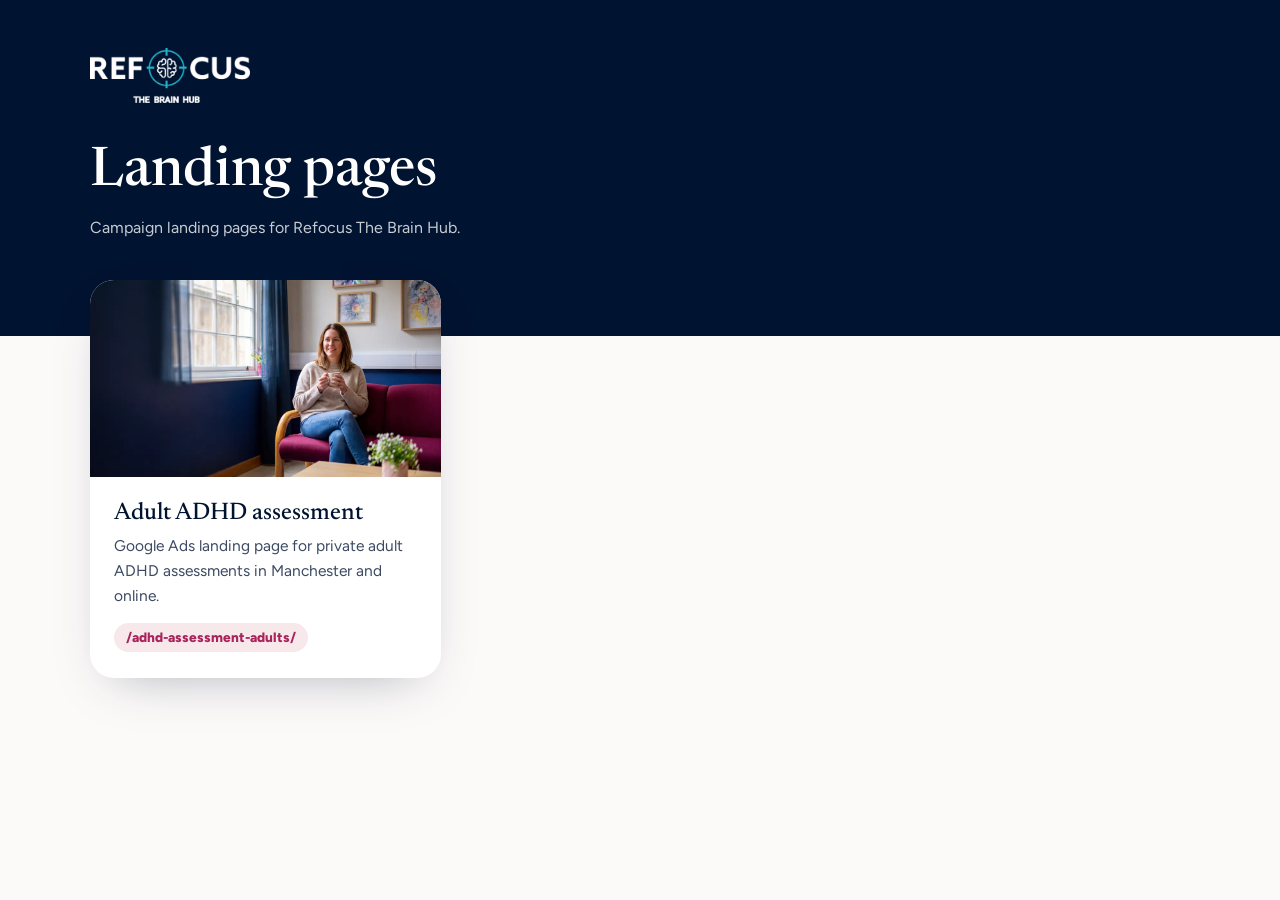
==== index.html @ f059698a "Add root index listing the landing pages The root page lists each campaign landing page as a card, s" ====
<!doctype html>
<html lang="en-GB">
<head>
  <meta charset="utf-8">
  <meta name="viewport" content="width=device-width, initial-scale=1">
  <meta name="robots" content="noindex, nofollow">
  <title>Landing Pages | Refocus The Brain Hub</title>
  <link rel="icon" href="adhd-assessment-adults/favicon.png" type="image/png">
  <link rel="preconnect" href="https://fonts.googleapis.com">
  <link rel="preconnect" href="https://fonts.gstatic.com" crossorigin>
  <link href="https://fonts.googleapis.com/css2?family=Figtree:wght@400;600;800&family=Newsreader:opsz,wght@6..72,500&display=swap" rel="stylesheet">
  <style>
    :root { --navy: #001331; --raspberry: #a8245a; --blush: #f7e8ec; --porcelain: #fcfaf9; --ink-soft: #3c4a63; }
    * { box-sizing: border-box; }
    body { margin: 0; font-family: "Figtree", system-ui, sans-serif; color: var(--navy); background: var(--porcelain); line-height: 1.6; }
    header { background: var(--navy); color: #fff; padding: 48px 0 96px; }
    .wrap { width: min(100% - 32px, 1100px); margin-inline: auto; }
    header img { width: 160px; height: auto; display: block; margin-bottom: 40px; }
    h1 { font-family: "Newsreader", Georgia, serif; font-weight: 500; font-size: clamp(2.2rem, 5vw, 3.4rem); line-height: 1.1; margin: 0 0 12px; }
    header p { margin: 0; color: rgba(255, 255, 255, 0.78); max-width: 60ch; }
    main { margin-top: -56px; padding-bottom: 80px; }
    .pages { list-style: none; padding: 0; margin: 0; display: grid; grid-template-columns: repeat(auto-fill, minmax(300px, 1fr)); gap: 24px; }
    .page { background: #fff; border-radius: 24px; overflow: hidden; box-shadow: 0 18px 50px -24px rgba(0, 19, 49, 0.35); transition: transform 0.25s ease, box-shadow 0.25s ease; }
    .page:hover { transform: translateY(-4px); box-shadow: 0 30px 70px -30px rgba(0, 19, 49, 0.5); }
    .page a { display: block; color: inherit; text-decoration: none; }
    .page a:focus-visible { outline: 3px solid #22b5c9; outline-offset: -3px; border-radius: 24px; }
    .page img { width: 100%; height: auto; aspect-ratio: 16 / 9; object-fit: cover; object-position: 70% center; display: block; }
    .page .body { padding: 22px 24px 26px; }
    .page h2 { font-family: "Newsreader", Georgia, serif; font-weight: 500; font-size: 1.5rem; line-height: 1.2; margin: 0 0 6px; }
    .page p { margin: 0 0 14px; color: var(--ink-soft); font-size: 0.97rem; }
    .page .slug { display: inline-block; background: var(--blush); color: var(--raspberry); font-weight: 800; font-size: 0.85rem; padding: 4px 12px; border-radius: 999px; }
  </style>
</head>
<body>
  <header>
    <div class="wrap">
      <img src="adhd-assessment-adults/img/logo-white.webp" alt="Refocus The Brain Hub" width="400" height="137">
      <h1>Landing pages</h1>
      <p>Campaign landing pages for Refocus The Brain Hub.</p>
    </div>
  </header>
  <main class="wrap">
    <!-- Add each new landing page as another <li class="page"> below. -->
    <ul class="pages">
      <li class="page">
        <a href="/adhd-assessment-adults/">
          <img src="adhd-assessment-adults/img/hero-sm.webp" alt="" width="1100" height="614">
          <div class="body">
            <h2>Adult ADHD assessment</h2>
            <p>Google Ads landing page for private adult ADHD assessments in Manchester and online.</p>
            <span class="slug">/adhd-assessment-adults/</span>
          </div>
        </a>
      </li>
    </ul>
  </main>
</body>
</html>
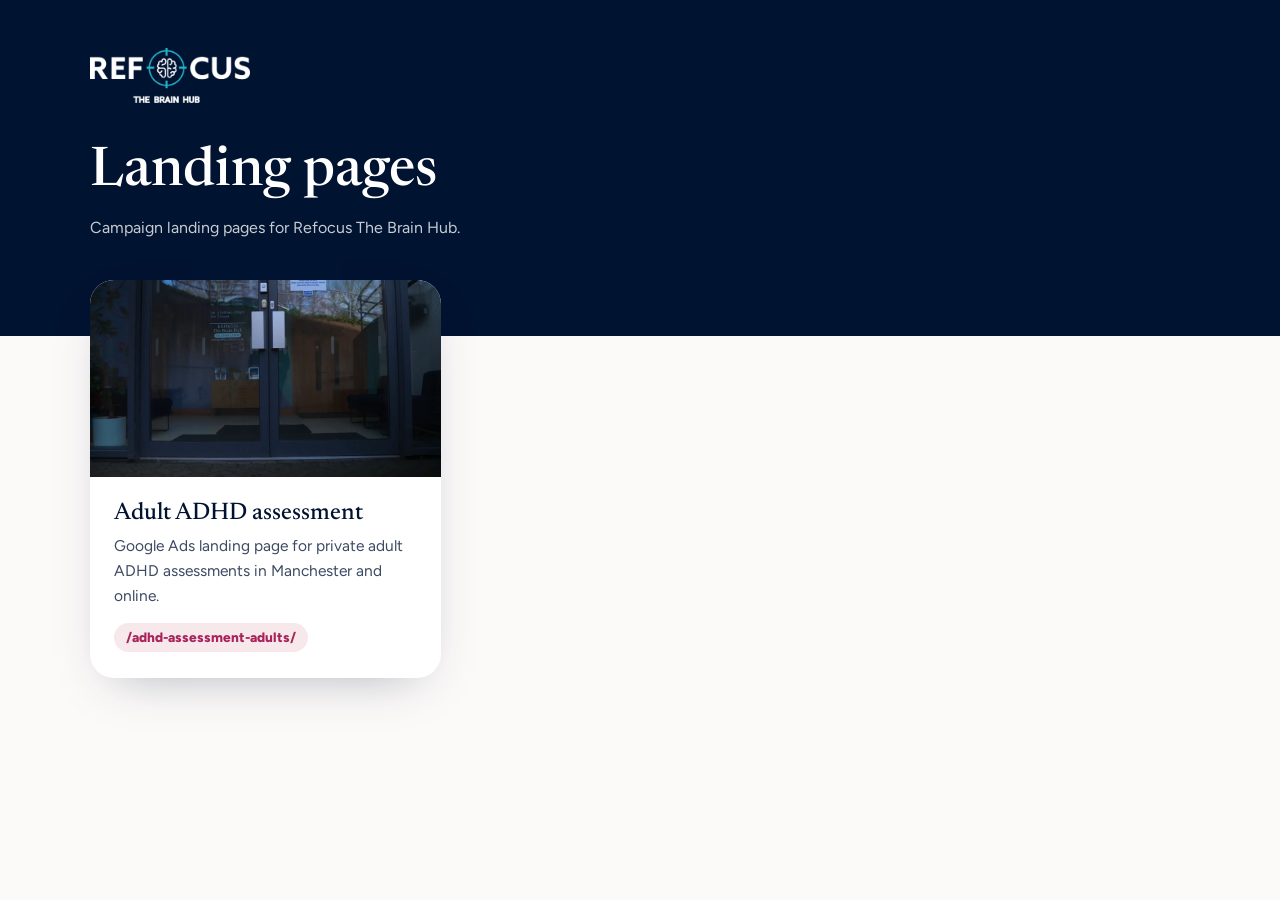
==== commit e30b7781: "Use the clinic video as the adult ADHD hero background Replace the hero photo with the clinic video," ====
--- a/index.html
+++ b/index.html
@@ -44,7 +44,7 @@
     <ul class="pages">
       <li class="page">
         <a href="/adhd-assessment-adults/">
-          <img src="adhd-assessment-adults/img/hero-sm.webp" alt="" width="1100" height="614">
+          <img src="adhd-assessment-adults/video/hero-poster.webp" alt="" width="1920" height="1080">
           <div class="body">
             <h2>Adult ADHD assessment</h2>
             <p>Google Ads landing page for private adult ADHD assessments in Manchester and online.</p>
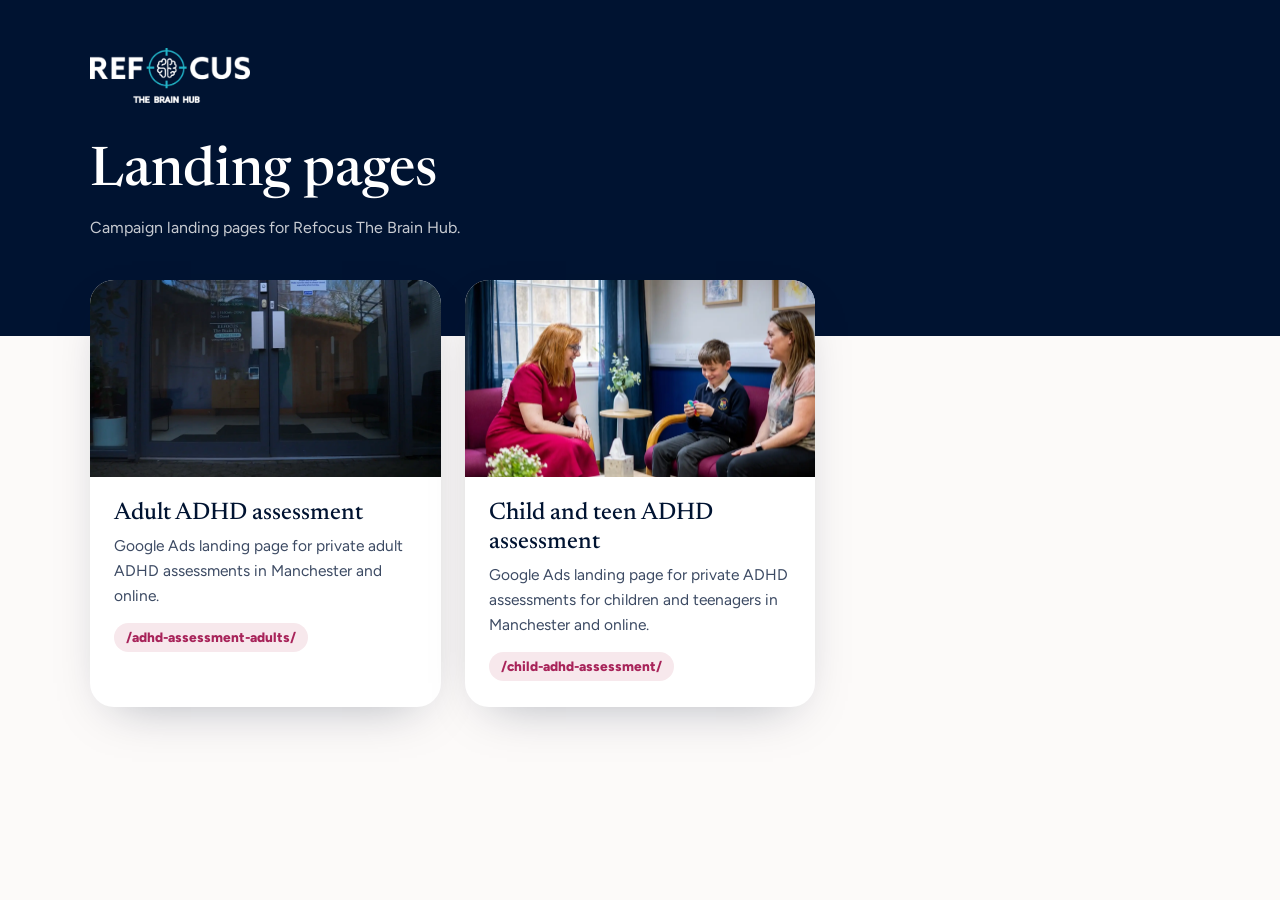
==== commit 9886536a: "Add the child and teen ADHD assessment landing page New page at /child-adhd-assessment/ mirroring th" ====
--- a/index.html
+++ b/index.html
@@ -52,6 +52,16 @@
           </div>
         </a>
       </li>
+      <li class="page">
+        <a href="/child-adhd-assessment/">
+          <img src="child-adhd-assessment/img/child-consult.webp" alt="" width="1400" height="939">
+          <div class="body">
+            <h2>Child and teen ADHD assessment</h2>
+            <p>Google Ads landing page for private ADHD assessments for children and teenagers in Manchester and online.</p>
+            <span class="slug">/child-adhd-assessment/</span>
+          </div>
+        </a>
+      </li>
     </ul>
   </main>
 </body>
